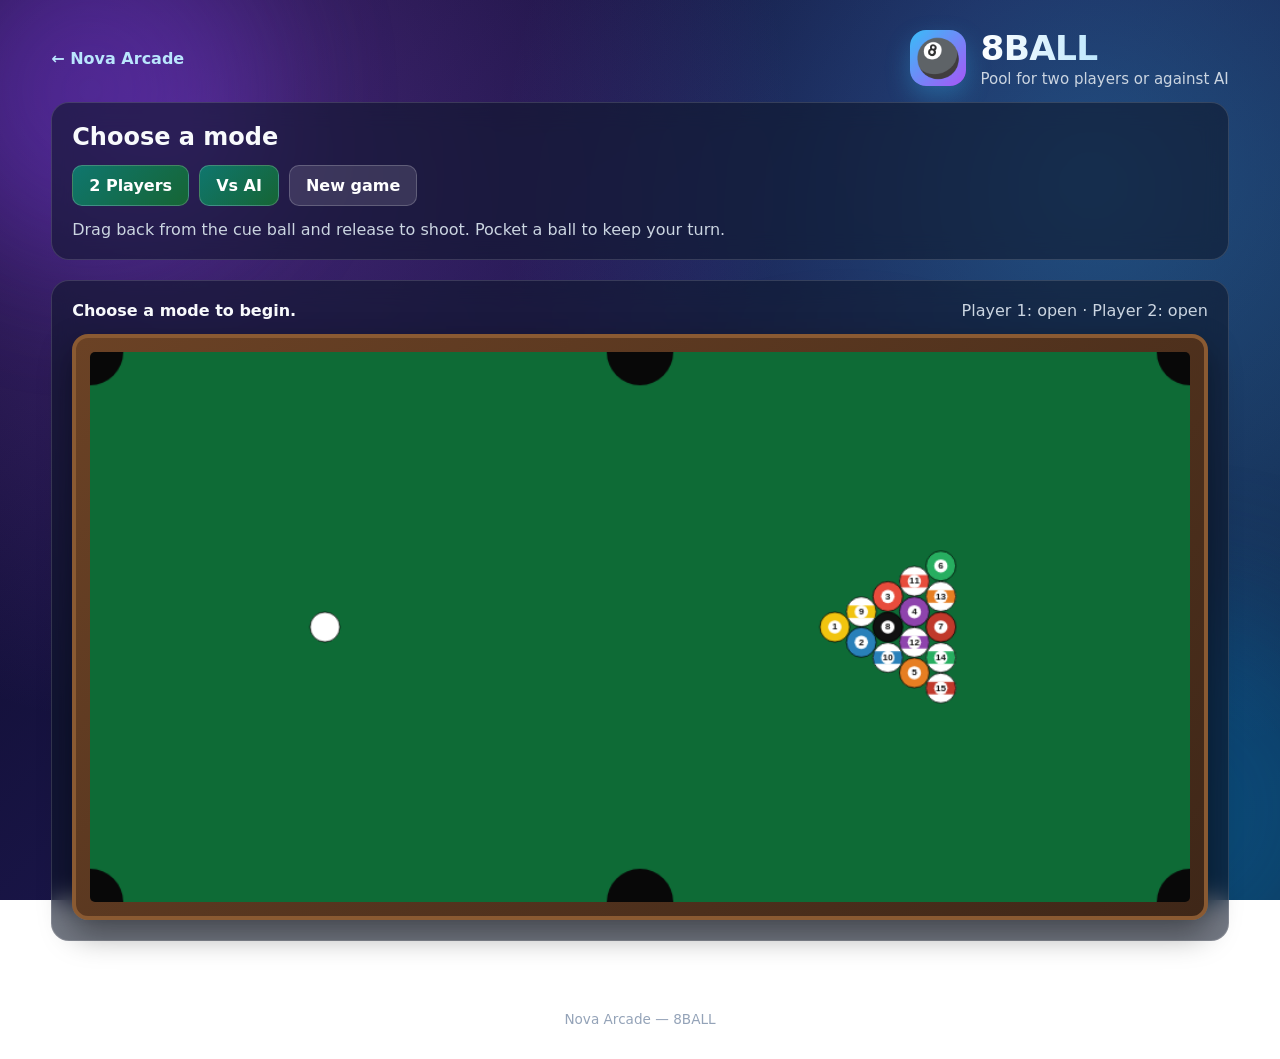
==== 8ball.html @ 146be2af "Add 8BALL game" ====
<!DOCTYPE html>
<html lang="en">
<head>
  <meta charset="UTF-8" />
  <meta name="viewport" content="width=device-width, initial-scale=1.0" />
  <title>8BALL — Nova Arcade</title>
  <link rel="stylesheet" href="style.css" />
  <link rel="stylesheet" href="8ball.css" />
  <script defer src="js/8ball.js"></script>
</head>
<body>
  <div class="bg-orbs" aria-hidden="true">
    <div class="orb orb-1"></div>
    <div class="orb orb-2"></div>
    <div class="orb orb-3"></div>
  </div>

  <header class="site-header">
    <div class="container header-inner">
      <a class="back-link" href="index.html">← Nova Arcade</a>
      <div class="brand">
        <span class="brand-logo" aria-hidden="true">🎱</span>
        <div>
          <h1>8BALL</h1>
          <p class="tagline">Pool for two players or against AI</p>
        </div>
      </div>
    </div>
  </header>

  <main class="container pool-main">
    <section class="pool-panel" aria-label="Game options">
      <h2>Choose a mode</h2>
      <div class="pool-options">
        <button class="pool-button mode-button" id="two-player-mode" type="button" aria-pressed="false">
          2 Players
        </button>
        <button class="pool-button mode-button" id="ai-mode" type="button" aria-pressed="false">
          Vs AI
        </button>
        <button class="pool-button secondary-button" id="new-game" type="button">
          New game
        </button>
      </div>
      <p class="pool-help">Drag back from the cue ball and release to shoot. Pocket a ball to keep your turn.</p>
    </section>

    <section class="pool-table-panel" aria-label="8BALL game">
      <div class="pool-scoreboard">
        <p id="game-status" role="status" aria-live="polite">Choose a mode to begin.</p>
        <p id="player-status">Player 1: open · Player 2: open</p>
      </div>
      <div class="pool-table-frame">
        <canvas id="pool-table" width="960" height="480" aria-label="Pool table. Drag from the cue ball to aim and release to shoot.">
          Your browser does not support canvas.
        </canvas>
      </div>
    </section>
  </main>

  <footer class="site-footer">
    <div class="container">
      <p>Nova Arcade — 8BALL</p>
    </div>
  </footer>
</body>
</html>
---- style.css ----
:root {
  --text-main: #f8fafc;
  --text-muted: #cbd5e1;
  --glass-bg: rgba(15, 23, 42, 0.58);
  --glass-border: rgba(255, 255, 255, 0.14);
  --card-bg: rgba(22, 28, 56, 0.72);
  --accent: #38bdf8;
  --accent-2: #a855f7;
  --radius: 18px;
}

* {
  box-sizing: border-box;
  margin: 0;
  padding: 0;
}

html, body {
  min-height: 100%;
  font-family: system-ui, -apple-system, "Segoe UI", Roboto, Helvetica, Arial, sans-serif;
  color: var(--text-main);
  /* Rich multi-stop home page gradient background */
  background:
    radial-gradient(circle at 15% 15%, rgba(168, 85, 247, 0.35), transparent 45%),
    radial-gradient(circle at 85% 20%, rgba(56, 189, 248, 0.32), transparent 45%),
    radial-gradient(circle at 50% 88%, rgba(236, 72, 153, 0.28), transparent 50%),
    linear-gradient(135deg, #0b0924 0%, #191547 45%, #112b4a 100%);
  background-attachment: fixed;
  overflow-x: hidden;
}

.bg-orbs {
  position: fixed;
  inset: 0;
  pointer-events: none;
  z-index: 0;
  overflow: hidden;
}

.orb {
  position: absolute;
  border-radius: 50%;
  filter: blur(70px);
  opacity: 0.35;
}
.orb-1 { width: 340px; height: 340px; background: #7c3aed; top: -80px; left: -80px; }
.orb-2 { width: 420px; height: 420px; background: #0284c7; bottom: -120px; right: -100px; }
.orb-3 { width: 280px; height: 280px; background: #ec4899; top: 45%; left: 55%; }

.container {
  position: relative;
  z-index: 1;
  width: min(1200px, 92%);
  margin: 0 auto;
}

.site-header {
  padding: 28px 0 14px;
}

.header-inner {
  display: flex;
  flex-wrap: wrap;
  align-items: center;
  justify-content: space-between;
  gap: 16px;
}

.brand {
  display: flex;
  align-items: center;
  gap: 14px;
}

.brand-logo {
  font-size: 2.3rem;
  background: linear-gradient(135deg, #38bdf8, #a855f7);
  width: 56px;
  height: 56px;
  display: grid;
  place-items: center;
  border-radius: 16px;
  box-shadow: 0 10px 25px rgba(56, 189, 248, 0.3);
}

.brand h1 {
  font-size: clamp(1.5rem, 3vw, 2.15rem);
  font-weight: 800;
  letter-spacing: -0.02em;
  background: linear-gradient(90deg, #ffffff, #bae6fd, #e9d5ff);
  -webkit-background-clip: text;
  background-clip: text;
  color: transparent;
}

.tagline {
  color: var(--text-muted);
  font-size: 0.94rem;
  margin-top: 2px;
}

.stats-pill {
  background: var(--glass-bg);
  border: 1px solid var(--glass-border);
  backdrop-filter: blur(10px);
  padding: 8px 16px;
  border-radius: 999px;
  font-size: 0.88rem;
  font-weight: 600;
  color: #bae6fd;
}

.main-content {
  padding-bottom: 60px;
}

.hero-controls {
  margin: 18px 0 28px;
  display: flex;
  flex-direction: column;
  gap: 16px;
}

.search-wrapper {
  position: relative;
  display: flex;
  align-items: center;
}

.search-icon {
  position: absolute;
  left: 18px;
  font-size: 1.1rem;
  pointer-events: none;
}

#search-input {
  width: 100%;
  padding: 15px 46px;
  border-radius: 16px;
  border: 1px solid var(--glass-border);
  background: var(--glass-bg);
  backdrop-filter: blur(14px);
  color: var(--text-main);
  font-size: 1rem;
  outline: none;
  transition: border-color 0.2s, box-shadow 0.2s;
}

#search-input::placeholder {
  color: #94a3b8;
}

#search-input:focus {
  border-color: var(--accent);
  box-shadow: 0 0 0 4px rgba(56, 189, 248, 0.2);
}

.clear-btn {
  position: absolute;
  right: 14px;
  background: rgba(255, 255, 255, 0.12);
  border: none;
  color: #fff;
  width: 28px;
  height: 28px;
  border-radius: 50%;
  cursor: pointer;
}

.category-bar {
  display: flex;
  flex-wrap: wrap;
  gap: 10px;
}

.cat-btn {
  background: var(--glass-bg);
  border: 1px solid var(--glass-border);
  color: var(--text-muted);
  padding: 9px 16px;
  border-radius: 999px;
  font-size: 0.9rem;
  font-weight: 600;
  cursor: pointer;
  transition: all 0.2s ease;
}

.cat-btn:hover {
  color: #fff;
  border-color: rgba(255, 255, 255, 0.35);
  transform: translateY(-1px);
}

.cat-btn.active {
  background: linear-gradient(135deg, #38bdf8, #8b5cf6);
  border-color: transparent;
  color: #fff;
  box-shadow: 0 6px 18px rgba(139, 92, 246, 0.35);
}

/* Scrollable Grid of Games */
.games-grid {
  display: grid;
  grid-template-columns: repeat(auto-fill, minmax(265px, 1fr));
  gap: 22px;
}

.game-card {
  background: var(--card-bg);
  border: 1px solid var(--glass-border);
  border-radius: var(--radius);
  overflow: hidden;
  backdrop-filter: blur(12px);
  display: flex;
  flex-direction: column;
  cursor: pointer;
  transition: transform 0.22s ease, box-shadow 0.22s ease, border-color 0.22s ease;
}

.game-card-link {
  color: inherit;
  text-decoration: none;
}

.game-card:hover {
  transform: translateY(-6px);
  border-color: rgba(56, 189, 248, 0.6);
  box-shadow: 0 18px 36px rgba(2, 6, 23, 0.55);
}

.card-banner {
  height: 138px;
  position: relative;
  display: grid;
  place-items: center;
  font-size: 3.6rem;
}

.card-badge {
  position: absolute;
  top: 12px;
  right: 12px;
  background: rgba(15, 23, 42, 0.72);
  border: 1px solid rgba(255, 255, 255, 0.2);
  padding: 4px 10px;
  border-radius: 999px;
  font-size: 0.74rem;
  font-weight: 700;
  letter-spacing: 0.03em;
  color: #f8fafc;
}

.card-body {
  padding: 16px 18px 18px;
  display: flex;
  flex-direction: column;
  flex: 1;
  gap: 8px;
}

.card-title {
  font-size: 1.15rem;
  font-weight: 700;
}

.card-desc {
  font-size: 0.88rem;
  color: var(--text-muted);
  line-height: 1.45;
  flex: 1;
}

.card-footer {
  display: flex;
  align-items: center;
  justify-content: space-between;
  margin-top: 8px;
  padding-top: 10px;
  border-top: 1px solid rgba(255, 255, 255, 0.08);
}

.card-tags {
  display: flex;
  flex-wrap: wrap;
  gap: 6px;
}

.tag {
  font-size: 0.72rem;
  padding: 3px 8px;
  border-radius: 6px;
  background: rgba(255, 255, 255, 0.09);
  color: #e2e8f0;
}

.play-pill {
  font-size: 0.82rem;
  font-weight: 700;
  color: #38bdf8;
}

.empty-state {
  text-align: center;
  padding: 56px 20px;
  background: var(--glass-bg);
  border: 1px solid var(--glass-border);
  border-radius: var(--radius);
}

.empty-state p {
  margin-bottom: 16px;
  color: var(--text-muted);
}

.primary-btn {
  background: linear-gradient(135deg, #38bdf8, #8b5cf6);
  color: #fff;
  border: none;
  padding: 10px 20px;
  border-radius: 10px;
  font-weight: 700;
  cursor: pointer;
}

.site-footer {
  padding: 22px 0 32px;
  text-align: center;
  color: #94a3b8;
  font-size: 0.85rem;
}

/* Modal Player */
.hidden {
  display: none !important;
}

.game-modal {
  position: fixed;
  inset: 0;
  z-index: 100;
  background: rgba(4, 7, 20, 0.86);
  backdrop-filter: blur(10px);
  display: flex;
  align-items: center;
  justify-content: center;
  padding: 16px;
}

.modal-shell {
  width: min(1020px, 100%);
  max-height: 95vh;
  background: #0f172a;
  border: 1px solid rgba(255, 255, 255, 0.16);
  border-radius: 20px;
  display: flex;
  flex-direction: column;
  overflow: hidden;
  box-shadow: 0 25px 60px rgba(0, 0, 0, 0.7);
}

.modal-topbar {
  display: flex;
  flex-wrap: wrap;
  align-items: center;
  justify-content: space-between;
  gap: 10px;
  padding: 12px 18px;
  background: rgba(30, 41, 59, 0.9);
  border-bottom: 1px solid rgba(255, 255, 255, 0.1);
}

.modal-left, .modal-right {
  display: flex;
  align-items: center;
  gap: 12px;
}

#modal-title {
  font-size: 1.15rem;
  font-weight: 700;
}

.controls-badge {
  font-size: 0.8rem;
  color: #cbd5e1;
  background: rgba(255, 255, 255, 0.08);
  padding: 5px 10px;
  border-radius: 8px;
}

.icon-btn {
  background: rgba(255, 255, 255, 0.1);
  border: 1px solid rgba(255, 255, 255, 0.14);
  color: #fff;
  padding: 7px 14px;
  border-radius: 10px;
  font-weight: 600;
  cursor: pointer;
  transition: background 0.15s;
}

.icon-btn:hover {
  background: rgba(255, 255, 255, 0.2);
}

.game-stage {
  padding: 16px;
  overflow-y: auto;
  display: flex;
  flex-direction: column;
  align-items: center;
  justify-content: center;
  background: radial-gradient(circle at top, #1e293b, #0b1120);
  min-height: 460px;
}

/* Shared In-Game Toolbar & Canvas Styles */
.game-toolbar {
  display: flex;
  flex-wrap: wrap;
  align-items: center;
  justify-content: center;
  gap: 10px;
  margin-bottom: 12px;
  width: 100%;
}

.game-btn {
  background: #1e293b;
  color: #f8fafc;
  border: 1px solid rgba(255, 255, 255, 0.18);
  padding: 7px 14px;
  border-radius: 8px;
  font-size: 0.88rem;
  font-weight: 600;
  cursor: pointer;
}

.game-btn:hover {
  background: #334155;
}

.game-btn.active {
  background: linear-gradient(135deg, #38bdf8, #8b5cf6);
  border-color: transparent;
}

.game-hud {
  font-size: 0.94rem;
  font-weight: 700;
  color: #e2e8f0;
  background: rgba(15, 23, 42, 0.75);
  padding: 6px 14px;
  border-radius: 8px;
  border: 1px solid rgba(255, 255, 255, 0.1);
}

.game-canvas {
  max-width: 100%;
  height: auto;
  border-radius: 12px;
  box-shadow: 0 12px 32px rgba(0, 0, 0, 0.55);
  border: 1px solid rgba(255, 255, 255, 0.12);
  touch-action: none;
  user-select: none;
}

@media (max-width: 640px) {
  .controls-badge {
    display: none;
  }
  .game-stage {
    padding: 10px;
  }
}
---- 8ball.css ----
.back-link {
  color: #bae6fd;
  font-weight: 700;
  text-decoration: none;
}

.back-link:hover {
  color: #fff;
}

.pool-main {
  display: grid;
  gap: 20px;
  padding-bottom: 48px;
}

.pool-panel,
.pool-table-panel {
  padding: 20px;
  background: var(--glass-bg);
  border: 1px solid var(--glass-border);
  border-radius: var(--radius);
  backdrop-filter: blur(12px);
}

.pool-panel h2 {
  margin-bottom: 14px;
}

.pool-options {
  display: flex;
  flex-wrap: wrap;
  gap: 10px;
}

.pool-button {
  border: 1px solid rgba(255, 255, 255, 0.2);
  border-radius: 10px;
  padding: 10px 16px;
  color: #fff;
  background: linear-gradient(135deg, #0f766e, #166534);
  font: inherit;
  font-weight: 700;
  cursor: pointer;
}

.pool-button:hover {
  filter: brightness(1.15);
}

.pool-button:focus-visible {
  outline: 3px solid #7dd3fc;
  outline-offset: 2px;
}

.pool-button[aria-pressed="true"] {
  box-shadow: 0 0 0 3px rgba(125, 211, 252, 0.65);
}

.secondary-button {
  background: rgba(255, 255, 255, 0.12);
}

.pool-help {
  margin-top: 14px;
  color: var(--text-muted);
}

.pool-scoreboard {
  display: flex;
  flex-wrap: wrap;
  justify-content: space-between;
  gap: 8px 20px;
  margin-bottom: 14px;
}

#game-status {
  font-weight: 700;
}

#player-status {
  color: var(--text-muted);
}

.pool-table-frame {
  width: 100%;
  padding: clamp(7px, 1.5vw, 14px);
  border: 4px solid #8a5a32;
  border-radius: 16px;
  background: linear-gradient(135deg, #6b4225, #3f2718);
  box-shadow: 0 14px 32px rgba(0, 0, 0, 0.4);
}

#pool-table {
  display: block;
  width: 100%;
  height: auto;
  border-radius: 5px;
  touch-action: none;
  cursor: crosshair;
}

@media (max-width: 600px) {
  .pool-panel,
  .pool-table-panel {
    padding: 14px;
  }

  .pool-scoreboard {
    flex-direction: column;
  }
}
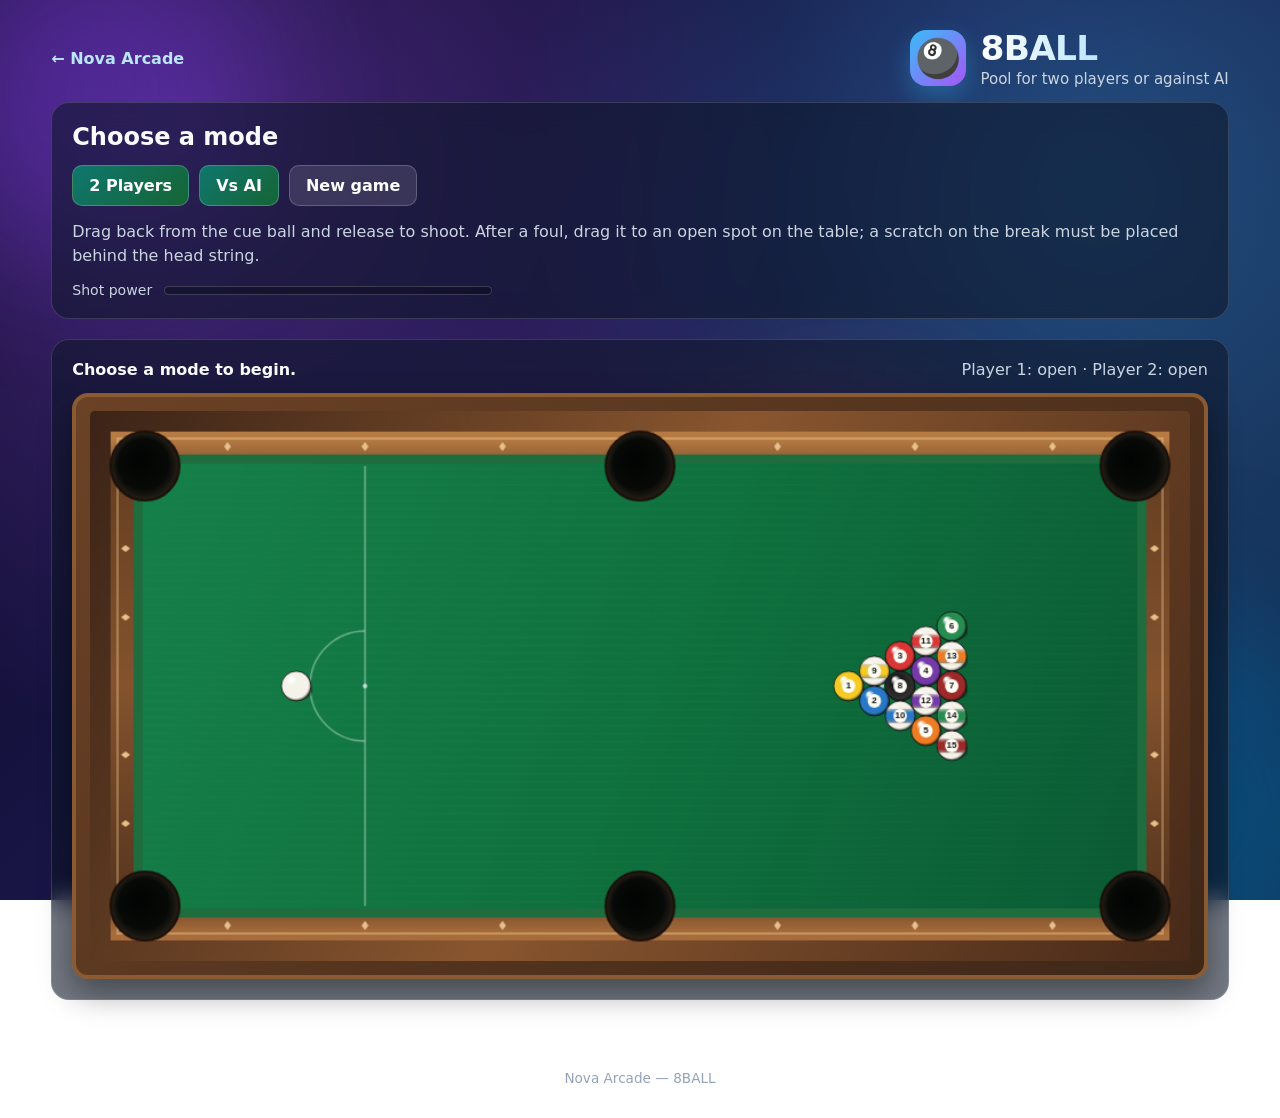
==== commit cda2dfc3: "Improve 8BALL gameplay" ====
--- a/8ball.html
+++ b/8ball.html
@@ -42,7 +42,13 @@
           New game
         </button>
       </div>
-      <p class="pool-help">Drag back from the cue ball and release to shoot. Pocket a ball to keep your turn.</p>
+      <p class="pool-help">Drag back from the cue ball and release to shoot. After a foul, drag it to an open spot on the table; a scratch on the break must be placed behind the head string.</p>
+      <div class="power-row">
+        <span>Shot power</span>
+        <div id="shot-power" class="shot-power" role="progressbar" aria-label="Shot power" aria-valuemin="0" aria-valuemax="100" aria-valuenow="0">
+          <span id="shot-power-fill"></span>
+        </div>
+      </div>
     </section>
 
     <section class="pool-table-panel" aria-label="8BALL game">
--- a/8ball.css
+++ b/8ball.css
@@ -64,6 +64,35 @@
 .pool-help {
   margin-top: 14px;
   color: var(--text-muted);
+  line-height: 1.5;
+}
+
+.power-row {
+  display: flex;
+  align-items: center;
+  gap: 12px;
+  max-width: 420px;
+  margin-top: 14px;
+  color: var(--text-muted);
+  font-size: 0.88rem;
+}
+
+.shot-power {
+  flex: 1;
+  height: 9px;
+  overflow: hidden;
+  border: 1px solid rgba(255, 255, 255, 0.18);
+  border-radius: 999px;
+  background: rgba(0, 0, 0, 0.28);
+}
+
+#shot-power-fill {
+  display: block;
+  width: 0;
+  height: 100%;
+  border-radius: inherit;
+  background: linear-gradient(90deg, #34d399, #facc15 68%, #fb7185);
+  transition: width 80ms linear;
 }
 
 .pool-scoreboard {
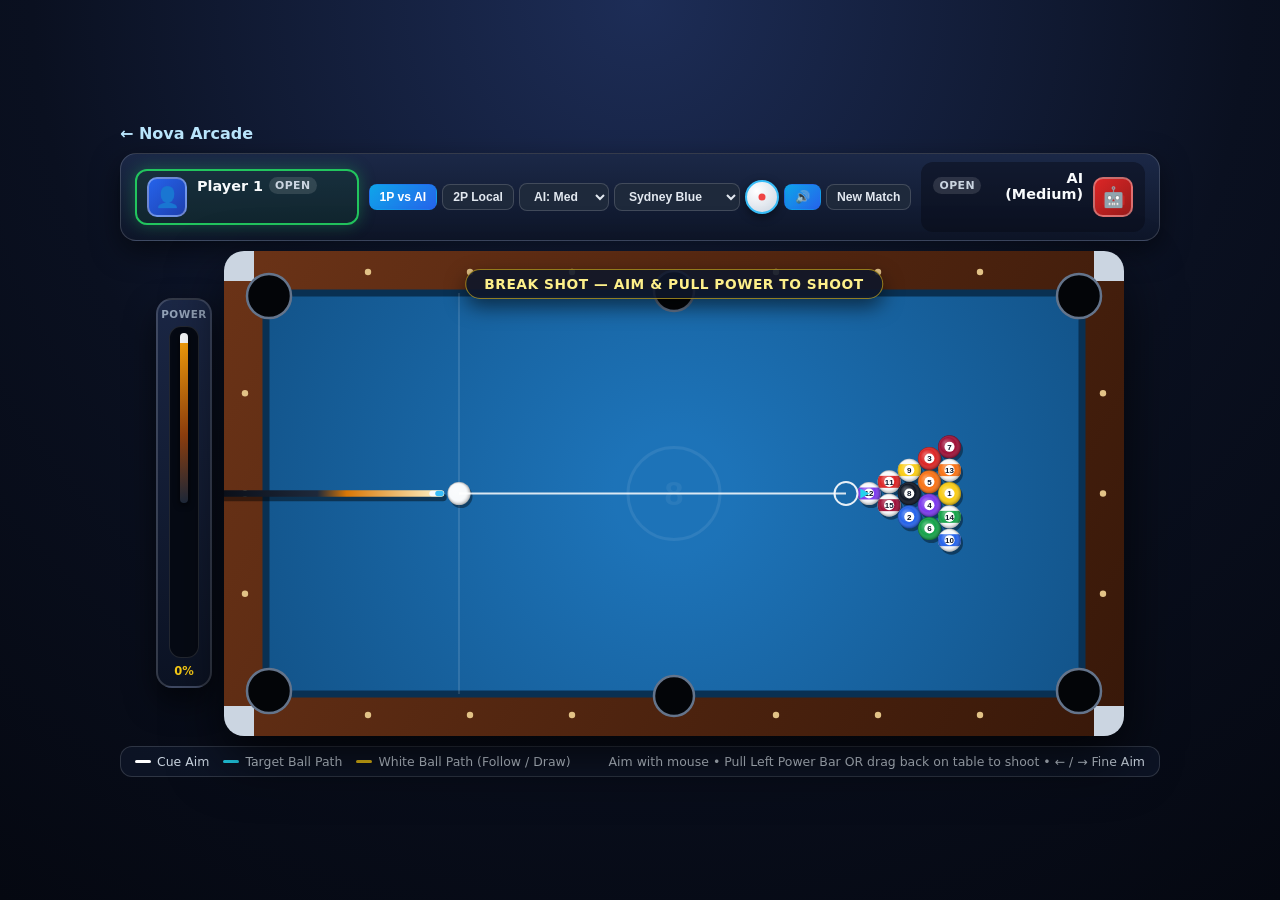
==== commit c8c92518: "Add 8 Ball game Co-authored-by: Copilot <223556219+Copilot@users.noreply.github.com>" ====
--- a/8ball.html
+++ b/8ball.html
@@ -3,71 +3,107 @@
 <head>
   <meta charset="UTF-8" />
   <meta name="viewport" content="width=device-width, initial-scale=1.0" />
-  <title>8BALL — Nova Arcade</title>
+  <title>8 Ball — Nova Arcade</title>
   <link rel="stylesheet" href="style.css" />
   <link rel="stylesheet" href="8ball.css" />
   <script defer src="js/8ball.js"></script>
 </head>
 <body>
-  <div class="bg-orbs" aria-hidden="true">
-    <div class="orb orb-1"></div>
-    <div class="orb orb-2"></div>
-    <div class="orb orb-3"></div>
-  </div>
+  <div class="game-shell">
+    <a class="arcade-back" href="index.html">← Nova Arcade</a>
+      <!-- Top Miniclip-Style HUD -->
+      <header class="hud-header">
+        <div class="player-card active" id="p1-card">
+          <div class="avatar">👤</div>
+          <div class="p-info">
+            <div class="p-name-row">
+              <span id="p1-name">Player 1</span>
+              <span class="group-badge" id="p1-group">Open</span>
+            </div>
+            <div class="ball-rack" id="p1-rack"></div>
+          </div>
+        </div>
 
-  <header class="site-header">
-    <div class="container header-inner">
-      <a class="back-link" href="index.html">← Nova Arcade</a>
-      <div class="brand">
-        <span class="brand-logo" aria-hidden="true">🎱</span>
-        <div>
-          <h1>8BALL</h1>
-          <p class="tagline">Pool for two players or against AI</p>
+        <div class="center-controls">
+          <div class="btn-strip">
+            <button class="pill-btn active" id="btn-ai">1P vs AI</button>
+            <button class="pill-btn" id="btn-2p">2P Local</button>
+            <select class="pill-btn" id="ai-level" title="AI Skill">
+              <option value="easy">AI: Easy</option>
+              <option value="medium" selected>AI: Med</option>
+              <option value="hard">AI: Hard</option>
+            </select>
+            <select class="pill-btn" id="table-theme" title="Table Felt Theme">
+              <option value="blue">Sydney Blue</option>
+              <option value="green">London Green</option>
+              <option value="purple">Vegas Purple</option>
+            </select>
+            <div class="spin-wrap">
+              <button class="spin-btn" id="spin-btn" title="Cue Ball Spin (English)">
+                <span class="spin-dot-mini" id="spin-dot-mini"></span>
+              </button>
+              <div class="spin-popover hidden" id="spin-popover">
+                <div style="font-size:0.76rem;font-weight:800;color:#e2e8f0;">Cue Ball Spin</div>
+                <div class="spin-pad" id="spin-pad">
+                  <div class="spin-crosshair-h"></div>
+                  <div class="spin-crosshair-v"></div>
+                  <div class="spin-dot-big" id="spin-dot-big"></div>
+                </div>
+                <div style="font-size:0.7rem;color:#94a3b8;" id="spin-readout">Center Hit</div>
+                <button class="pill-btn" id="spin-reset" style="width:100%;">Reset Spin</button>
+              </div>
+            </div>
+            <button class="pill-btn active" id="btn-sound" title="Sound">🔊</button>
+            <button class="pill-btn" id="btn-new">New Match</button>
+          </div>
+        </div>
+
+        <div class="player-card right" id="p2-card">
+          <div class="avatar" id="p2-avatar">🤖</div>
+          <div class="p-info">
+            <div class="p-name-row">
+              <span class="group-badge" id="p2-group">Open</span>
+              <span id="p2-name">AI (Med)</span>
+            </div>
+            <div class="ball-rack" id="p2-rack"></div>
+          </div>
+        </div>
+      </header>
+
+      <!-- Main Arena: Left Power Pull-Back Slider + Table -->
+      <div class="arena-row">
+        <div class="power-slider-box" id="power-slider" title="Drag down to pull cue & release to shoot">
+          <span class="power-label">POWER</span>
+          <div class="power-track" id="power-track">
+            <div class="power-fill" id="power-fill"></div>
+            <div class="mini-cue-pull" id="mini-cue-pull"></div>
+          </div>
+          <span class="power-pct" id="power-pct">0%</span>
+        </div>
+
+        <div class="table-stage">
+          <div class="toast-banner" id="toast-banner">BREAK SHOT — AIM &amp; PULL POWER TO SHOOT</div>
+          <canvas id="pool-canvas" width="900" height="485"></canvas>
+
+          <div class="victory-overlay hidden" id="victory-overlay">
+            <div class="victory-card">
+              <h2 id="victory-title">🏆 You Win!</h2>
+              <p id="victory-reason">Clean 8-ball finish!</p>
+              <button class="play-again-btn" id="play-again-btn">Play Again</button>
+            </div>
+          </div>
         </div>
       </div>
+
+      <footer class="footer-bar">
+        <div class="legend-group">
+          <div class="legend-item"><span class="swatch" style="background:#ffffff;"></span> Cue Aim</div>
+          <div class="legend-item"><span class="swatch" style="background:#22d3ee;"></span> Target Ball Path</div>
+          <div class="legend-item"><span class="swatch" style="background:#facc15;"></span> White Ball Path (Follow / Draw)</div>
+        </div>
+        <div>Aim with mouse • Pull Left Power Bar OR drag back on table to shoot • ← / → Fine Aim</div>
+      </footer>
     </div>
-  </header>
 
-  <main class="container pool-main">
-    <section class="pool-panel" aria-label="Game options">
-      <h2>Choose a mode</h2>
-      <div class="pool-options">
-        <button class="pool-button mode-button" id="two-player-mode" type="button" aria-pressed="false">
-          2 Players
-        </button>
-        <button class="pool-button mode-button" id="ai-mode" type="button" aria-pressed="false">
-          Vs AI
-        </button>
-        <button class="pool-button secondary-button" id="new-game" type="button">
-          New game
-        </button>
-      </div>
-      <p class="pool-help">Drag back from the cue ball and release to shoot. After a foul, drag it to an open spot on the table; a scratch on the break must be placed behind the head string.</p>
-      <div class="power-row">
-        <span>Shot power</span>
-        <div id="shot-power" class="shot-power" role="progressbar" aria-label="Shot power" aria-valuemin="0" aria-valuemax="100" aria-valuenow="0">
-          <span id="shot-power-fill"></span>
-        </div>
-      </div>
-    </section>
-
-    <section class="pool-table-panel" aria-label="8BALL game">
-      <div class="pool-scoreboard">
-        <p id="game-status" role="status" aria-live="polite">Choose a mode to begin.</p>
-        <p id="player-status">Player 1: open · Player 2: open</p>
-      </div>
-      <div class="pool-table-frame">
-        <canvas id="pool-table" width="960" height="480" aria-label="Pool table. Drag from the cue ball to aim and release to shoot.">
-          Your browser does not support canvas.
-        </canvas>
-      </div>
-    </section>
-  </main>
-
-  <footer class="site-footer">
-    <div class="container">
-      <p>Nova Arcade — 8BALL</p>
-    </div>
-  </footer>
 </body>
 </html>
--- a/8ball.css
+++ b/8ball.css
@@ -1,141 +1,490 @@
-.back-link {
-  color: #bae6fd;
-  font-weight: 700;
-  text-decoration: none;
-}
-
-.back-link:hover {
-  color: #fff;
-}
-
-.pool-main {
-  display: grid;
-  gap: 20px;
-  padding-bottom: 48px;
-}
-
-.pool-panel,
-.pool-table-panel {
-  padding: 20px;
-  background: var(--glass-bg);
-  border: 1px solid var(--glass-border);
-  border-radius: var(--radius);
-  backdrop-filter: blur(12px);
-}
-
-.pool-panel h2 {
-  margin-bottom: 14px;
-}
-
-.pool-options {
-  display: flex;
-  flex-wrap: wrap;
-  gap: 10px;
-}
-
-.pool-button {
-  border: 1px solid rgba(255, 255, 255, 0.2);
-  border-radius: 10px;
-  padding: 10px 16px;
-  color: #fff;
-  background: linear-gradient(135deg, #0f766e, #166534);
-  font: inherit;
-  font-weight: 700;
-  cursor: pointer;
-}
-
-.pool-button:hover {
-  filter: brightness(1.15);
-}
-
-.pool-button:focus-visible {
-  outline: 3px solid #7dd3fc;
-  outline-offset: 2px;
-}
-
-.pool-button[aria-pressed="true"] {
-  box-shadow: 0 0 0 3px rgba(125, 211, 252, 0.65);
-}
-
-.secondary-button {
-  background: rgba(255, 255, 255, 0.12);
-}
-
-.pool-help {
-  margin-top: 14px;
-  color: var(--text-muted);
-  line-height: 1.5;
-}
-
-.power-row {
-  display: flex;
-  align-items: center;
-  gap: 12px;
-  max-width: 420px;
-  margin-top: 14px;
-  color: var(--text-muted);
-  font-size: 0.88rem;
-}
-
-.shot-power {
-  flex: 1;
-  height: 9px;
-  overflow: hidden;
-  border: 1px solid rgba(255, 255, 255, 0.18);
-  border-radius: 999px;
-  background: rgba(0, 0, 0, 0.28);
-}
-
-#shot-power-fill {
-  display: block;
-  width: 0;
-  height: 100%;
-  border-radius: inherit;
-  background: linear-gradient(90deg, #34d399, #facc15 68%, #fb7185);
-  transition: width 80ms linear;
-}
-
-.pool-scoreboard {
-  display: flex;
-  flex-wrap: wrap;
-  justify-content: space-between;
-  gap: 8px 20px;
-  margin-bottom: 14px;
-}
-
-#game-status {
-  font-weight: 700;
-}
-
-#player-status {
-  color: var(--text-muted);
-}
-
-.pool-table-frame {
-  width: 100%;
-  padding: clamp(7px, 1.5vw, 14px);
-  border: 4px solid #8a5a32;
-  border-radius: 16px;
-  background: linear-gradient(135deg, #6b4225, #3f2718);
-  box-shadow: 0 14px 32px rgba(0, 0, 0, 0.4);
-}
-
-#pool-table {
-  display: block;
-  width: 100%;
-  height: auto;
-  border-radius: 5px;
-  touch-action: none;
-  cursor: crosshair;
-}
-
-@media (max-width: 600px) {
-  .pool-panel,
-  .pool-table-panel {
-    padding: 14px;
-  }
-
-  .pool-scoreboard {
-    flex-direction: column;
-  }
-}
+:root {
+      --bg: #080d1a;
+      --panel: #10182d;
+      --panel-light: #1a2542;
+      --border: rgba(255, 255, 255, 0.14);
+      --gold: #facc15;
+      --cyan: #22d3ee;
+      --text: #f8fafc;
+      --muted: #94a3b8;
+    }
+
+    * {
+      box-sizing: border-box;
+      margin: 0;
+      padding: 0;
+    }
+
+    body {
+      min-height: 100vh;
+      font-family: system-ui, -apple-system, "Segoe UI", Roboto, sans-serif;
+      color: var(--text);
+      background:
+        radial-gradient(circle at 50% 0%, #1d2d57 0%, #0a1020 55%, #050811 100%);
+      display: flex;
+      flex-direction: column;
+      align-items: center;
+      justify-content: center;
+      padding: 10px 14px;
+      user-select: none;
+      overflow-x: hidden;
+    }
+
+    .game-shell {
+      width: min(1040px, 100%);
+      display: flex;
+      flex-direction: column;
+      gap: 10px;
+    }
+
+    .arcade-back {
+      align-self: flex-start;
+      color: #bae6fd;
+      font-weight: 700;
+      text-decoration: none;
+    }
+
+    .arcade-back:hover {
+      color: #fff;
+    }
+
+    /* Top Miniclip-style Player & Controls Header */
+    .hud-header {
+      display: grid;
+      grid-template-columns: 1fr auto 1fr;
+      align-items: center;
+      gap: 10px;
+      background: linear-gradient(180deg, #1b2847, #0e1629);
+      border: 1px solid rgba(255, 255, 255, 0.16);
+      border-radius: 16px;
+      padding: 8px 14px;
+      box-shadow: 0 10px 28px rgba(0, 0, 0, 0.5);
+    }
+
+    .player-card {
+      display: flex;
+      align-items: center;
+      gap: 10px;
+      padding: 6px 10px;
+      border-radius: 12px;
+      border: 2px solid transparent;
+      background: rgba(7, 11, 22, 0.45);
+      transition: border-color 0.2s, box-shadow 0.2s;
+    }
+
+    .player-card.right {
+      flex-direction: row-reverse;
+      text-align: right;
+    }
+
+    .player-card.active {
+      border-color: #22c55e;
+      box-shadow: 0 0 16px rgba(34, 197, 94, 0.35);
+      background: rgba(20, 83, 45, 0.22);
+    }
+
+    .avatar {
+      width: 40px;
+      height: 40px;
+      border-radius: 10px;
+      background: linear-gradient(135deg, #2563eb, #1e40af);
+      border: 2px solid rgba(255, 255, 255, 0.35);
+      display: grid;
+      place-items: center;
+      font-size: 1.25rem;
+      flex-shrink: 0;
+    }
+
+    .player-card.right .avatar {
+      background: linear-gradient(135deg, #dc2626, #991b1b);
+    }
+
+    .p-info {
+      display: flex;
+      flex-direction: column;
+      gap: 4px;
+      min-width: 0;
+    }
+
+    .p-name-row {
+      display: flex;
+      align-items: center;
+      gap: 6px;
+      font-size: 0.9rem;
+      font-weight: 800;
+    }
+
+    .player-card.right .p-name-row {
+      justify-content: flex-end;
+    }
+
+    .group-badge {
+      font-size: 0.68rem;
+      padding: 2px 6px;
+      border-radius: 999px;
+      background: rgba(255, 255, 255, 0.12);
+      color: #cbd5e1;
+      text-transform: uppercase;
+      letter-spacing: 0.04em;
+    }
+
+    .ball-rack {
+      display: flex;
+      align-items: center;
+      gap: 3px;
+      min-height: 18px;
+    }
+
+    .player-card.right .ball-rack {
+      justify-content: flex-end;
+    }
+
+    .rack-ball {
+      width: 16px;
+      height: 16px;
+      border-radius: 50%;
+      font-size: 8px;
+      font-weight: 800;
+      display: grid;
+      place-items: center;
+      color: #0f172a;
+      box-shadow: inset -2px -2px 3px rgba(0, 0, 0, 0.35);
+      transition: opacity 0.25s, transform 0.25s;
+    }
+
+    .rack-ball.potted {
+      opacity: 0.2;
+      transform: scale(0.8);
+    }
+
+    /* Center Menu & Spin Control */
+    .center-controls {
+      display: flex;
+      flex-direction: column;
+      align-items: center;
+      gap: 6px;
+    }
+
+    .btn-strip {
+      display: flex;
+      flex-wrap: wrap;
+      align-items: center;
+      justify-content: center;
+      gap: 5px;
+    }
+
+    .pill-btn {
+      background: #1e293b;
+      color: #e2e8f0;
+      border: 1px solid rgba(255, 255, 255, 0.16);
+      padding: 5px 10px;
+      border-radius: 8px;
+      font-size: 0.76rem;
+      font-weight: 700;
+      cursor: pointer;
+      transition: background 0.15s, transform 0.1s;
+    }
+
+    .pill-btn:hover {
+      background: #334155;
+    }
+
+    .pill-btn.active {
+      background: linear-gradient(135deg, #0ea5e9, #2563eb);
+      border-color: transparent;
+      color: #fff;
+    }
+
+    /* Spin Selector Mini-Button + Popup */
+    .spin-wrap {
+      position: relative;
+      display: flex;
+      align-items: center;
+    }
+
+    .spin-btn {
+      width: 34px;
+      height: 34px;
+      border-radius: 50%;
+      background: radial-gradient(circle at 32% 30%, #ffffff, #cbd5e1);
+      border: 2px solid #38bdf8;
+      cursor: pointer;
+      position: relative;
+      box-shadow: 0 3px 10px rgba(0, 0, 0, 0.45);
+    }
+
+    .spin-dot-mini {
+      width: 7px;
+      height: 7px;
+      border-radius: 50%;
+      background: #ef4444;
+      position: absolute;
+      left: 50%;
+      top: 50%;
+      transform: translate(-50%, -50%);
+    }
+
+    .spin-popover {
+      position: absolute;
+      top: 44px;
+      left: 50%;
+      transform: translateX(-50%);
+      z-index: 40;
+      background: #0f172a;
+      border: 1px solid rgba(255, 255, 255, 0.22);
+      border-radius: 14px;
+      padding: 12px;
+      box-shadow: 0 16px 35px rgba(0, 0, 0, 0.75);
+      display: flex;
+      flex-direction: column;
+      align-items: center;
+      gap: 8px;
+      width: 158px;
+    }
+
+    .spin-pad {
+      width: 106px;
+      height: 106px;
+      border-radius: 50%;
+      background: radial-gradient(circle at 35% 30%, #ffffff, #d1d5db 75%, #94a3b8);
+      position: relative;
+      cursor: pointer;
+      box-shadow: inset 0 -6px 14px rgba(0, 0, 0, 0.35), 0 4px 14px rgba(0, 0, 0, 0.5);
+    }
+
+    .spin-crosshair-h, .spin-crosshair-v {
+      position: absolute;
+      background: rgba(15, 23, 42, 0.16);
+      pointer-events: none;
+    }
+    .spin-crosshair-h { left: 10%; right: 10%; top: 50%; height: 1px; }
+    .spin-crosshair-v { top: 10%; bottom: 10%; left: 50%; width: 1px; }
+
+    .spin-dot-big {
+      width: 14px;
+      height: 14px;
+      border-radius: 50%;
+      background: #ef4444;
+      border: 2px solid #fff;
+      position: absolute;
+      left: 50%;
+      top: 50%;
+      transform: translate(-50%, -50%);
+      pointer-events: none;
+      box-shadow: 0 2px 5px rgba(0, 0, 0, 0.4);
+    }
+
+    /* Play Arena: Left Power Bar + Main Pool Table */
+    .arena-row {
+      display: flex;
+      align-items: center;
+      justify-content: center;
+      gap: 12px;
+      position: relative;
+    }
+
+    /* Miniclip-style Left Vertical Cue Power Slider */
+    .power-slider-box {
+      width: 56px;
+      height: 390px;
+      background: linear-gradient(180deg, #1b2745, #0c1324);
+      border: 2px solid rgba(255, 255, 255, 0.16);
+      border-radius: 16px;
+      padding: 8px 6px;
+      display: flex;
+      flex-direction: column;
+      align-items: center;
+      justify-content: space-between;
+      box-shadow: 0 14px 30px rgba(0, 0, 0, 0.55);
+      flex-shrink: 0;
+      touch-action: none;
+      cursor: grab;
+    }
+
+    .power-slider-box:active {
+      cursor: grabbing;
+    }
+
+    .power-label {
+      font-size: 0.65rem;
+      font-weight: 800;
+      letter-spacing: 0.05em;
+      color: #94a3b8;
+    }
+
+    .power-track {
+      position: relative;
+      width: 30px;
+      flex: 1;
+      margin: 6px 0;
+      background: #060a14;
+      border-radius: 12px;
+      border: 1px solid rgba(255, 255, 255, 0.12);
+      overflow: hidden;
+    }
+
+    .power-fill {
+      position: absolute;
+      top: 0;
+      left: 0;
+      right: 0;
+      height: 0%;
+      background: linear-gradient(180deg, #22c55e 0%, #eab308 55%, #ef4444 100%);
+      opacity: 0.85;
+      pointer-events: none;
+    }
+
+    .mini-cue-pull {
+      position: absolute;
+      left: 50%;
+      top: 6px;
+      transform: translateX(-50%);
+      width: 8px;
+      height: 170px;
+      border-radius: 4px;
+      background: linear-gradient(180deg, #f8fafc 0%, #f8fafc 6%, #f59e0b 6%, #92400e 60%, #1e293b 100%);
+      box-shadow: 0 2px 6px rgba(0, 0, 0, 0.7);
+      pointer-events: none;
+    }
+
+    .power-pct {
+      font-size: 0.72rem;
+      font-weight: 800;
+      color: #facc15;
+    }
+
+    .table-stage {
+      position: relative;
+      flex: 1;
+      display: flex;
+      justify-content: center;
+      align-items: center;
+      max-width: 900px;
+    }
+
+    canvas {
+      width: 100%;
+      max-height: calc(100vh - 175px);
+      aspect-ratio: 900 / 485;
+      height: auto;
+      border-radius: 20px;
+      box-shadow: 0 22px 55px rgba(0, 0, 0, 0.72);
+      touch-action: none;
+      cursor: crosshair;
+    }
+
+    /* Floating Toast Banner over table */
+    .toast-banner {
+      position: absolute;
+      top: 18px;
+      left: 50%;
+      transform: translateX(-50%);
+      background: rgba(15, 23, 42, 0.9);
+      border: 1px solid rgba(250, 204, 21, 0.55);
+      color: #fef08a;
+      padding: 6px 18px;
+      border-radius: 999px;
+      font-size: 0.86rem;
+      font-weight: 800;
+      letter-spacing: 0.04em;
+      pointer-events: none;
+      box-shadow: 0 8px 20px rgba(0, 0, 0, 0.55);
+      transition: opacity 0.25s;
+      z-index: 15;
+      white-space: nowrap;
+    }
+
+    /* Match End Overlay */
+    .victory-overlay {
+      position: absolute;
+      inset: 0;
+      background: rgba(5, 9, 20, 0.82);
+      backdrop-filter: blur(6px);
+      border-radius: 20px;
+      display: flex;
+      align-items: center;
+      justify-content: center;
+      z-index: 30;
+    }
+
+    .victory-card {
+      background: linear-gradient(180deg, #1e293b, #0f172a);
+      border: 2px solid #facc15;
+      border-radius: 18px;
+      padding: 24px 34px;
+      text-align: center;
+      box-shadow: 0 20px 50px rgba(0, 0, 0, 0.8);
+      max-width: 360px;
+      width: 90%;
+    }
+
+    .victory-card h2 {
+      font-size: 1.55rem;
+      color: #facc15;
+      margin-bottom: 6px;
+    }
+
+    .victory-card p {
+      color: #cbd5e1;
+      font-size: 0.92rem;
+      margin-bottom: 16px;
+    }
+
+    .play-again-btn {
+      background: linear-gradient(135deg, #22c55e, #16a34a);
+      border: none;
+      color: #fff;
+      font-weight: 800;
+      font-size: 1rem;
+      padding: 10px 26px;
+      border-radius: 10px;
+      cursor: pointer;
+      box-shadow: 0 6px 18px rgba(34, 197, 94, 0.4);
+    }
+
+    .footer-bar {
+      display: flex;
+      flex-wrap: wrap;
+      align-items: center;
+      justify-content: space-between;
+      gap: 8px;
+      background: rgba(15, 23, 42, 0.75);
+      border: 1px solid var(--border);
+      border-radius: 12px;
+      padding: 7px 14px;
+      font-size: 0.78rem;
+      color: #cbd5e1;
+    }
+
+    .legend-group {
+      display: flex;
+      flex-wrap: wrap;
+      gap: 14px;
+      align-items: center;
+    }
+
+    .legend-item {
+      display: flex;
+      align-items: center;
+      gap: 6px;
+    }
+
+    .swatch {
+      width: 16px;
+      height: 3px;
+      border-radius: 2px;
+    }
+
+    .hidden {
+      display: none !important;
+    }
+
+    @media (max-width: 760px) {
+      .hud-header {
+        grid-template-columns: 1fr;
+      }
+      .power-slider-box {
+        height: 240px;
+        width: 44px;
+      }
+    }
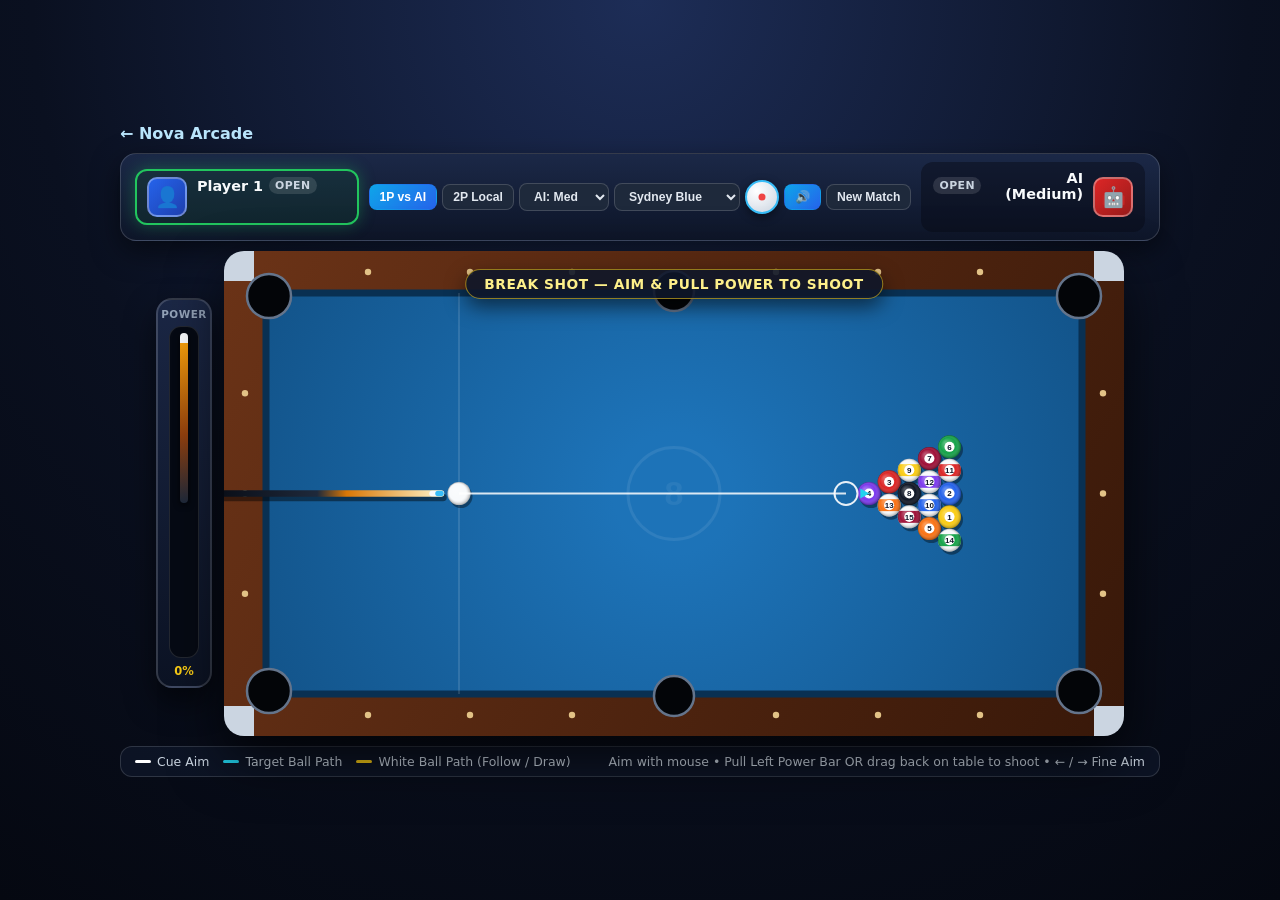
==== commit 54cd3d6c: "Bust cached 8 Ball assets Co-authored-by: Copilot <223556219+Copilot@users.noreply.github.com>" ====
--- a/8ball.html
+++ b/8ball.html
@@ -5,8 +5,8 @@
   <meta name="viewport" content="width=device-width, initial-scale=1.0" />
   <title>8 Ball — Nova Arcade</title>
   <link rel="stylesheet" href="style.css" />
-  <link rel="stylesheet" href="8ball.css" />
-  <script defer src="js/8ball.js"></script>
+  <link rel="stylesheet" href="8ball.css?v=2" />
+  <script defer src="js/8ball.js?v=2"></script>
 </head>
 <body>
   <div class="game-shell">
